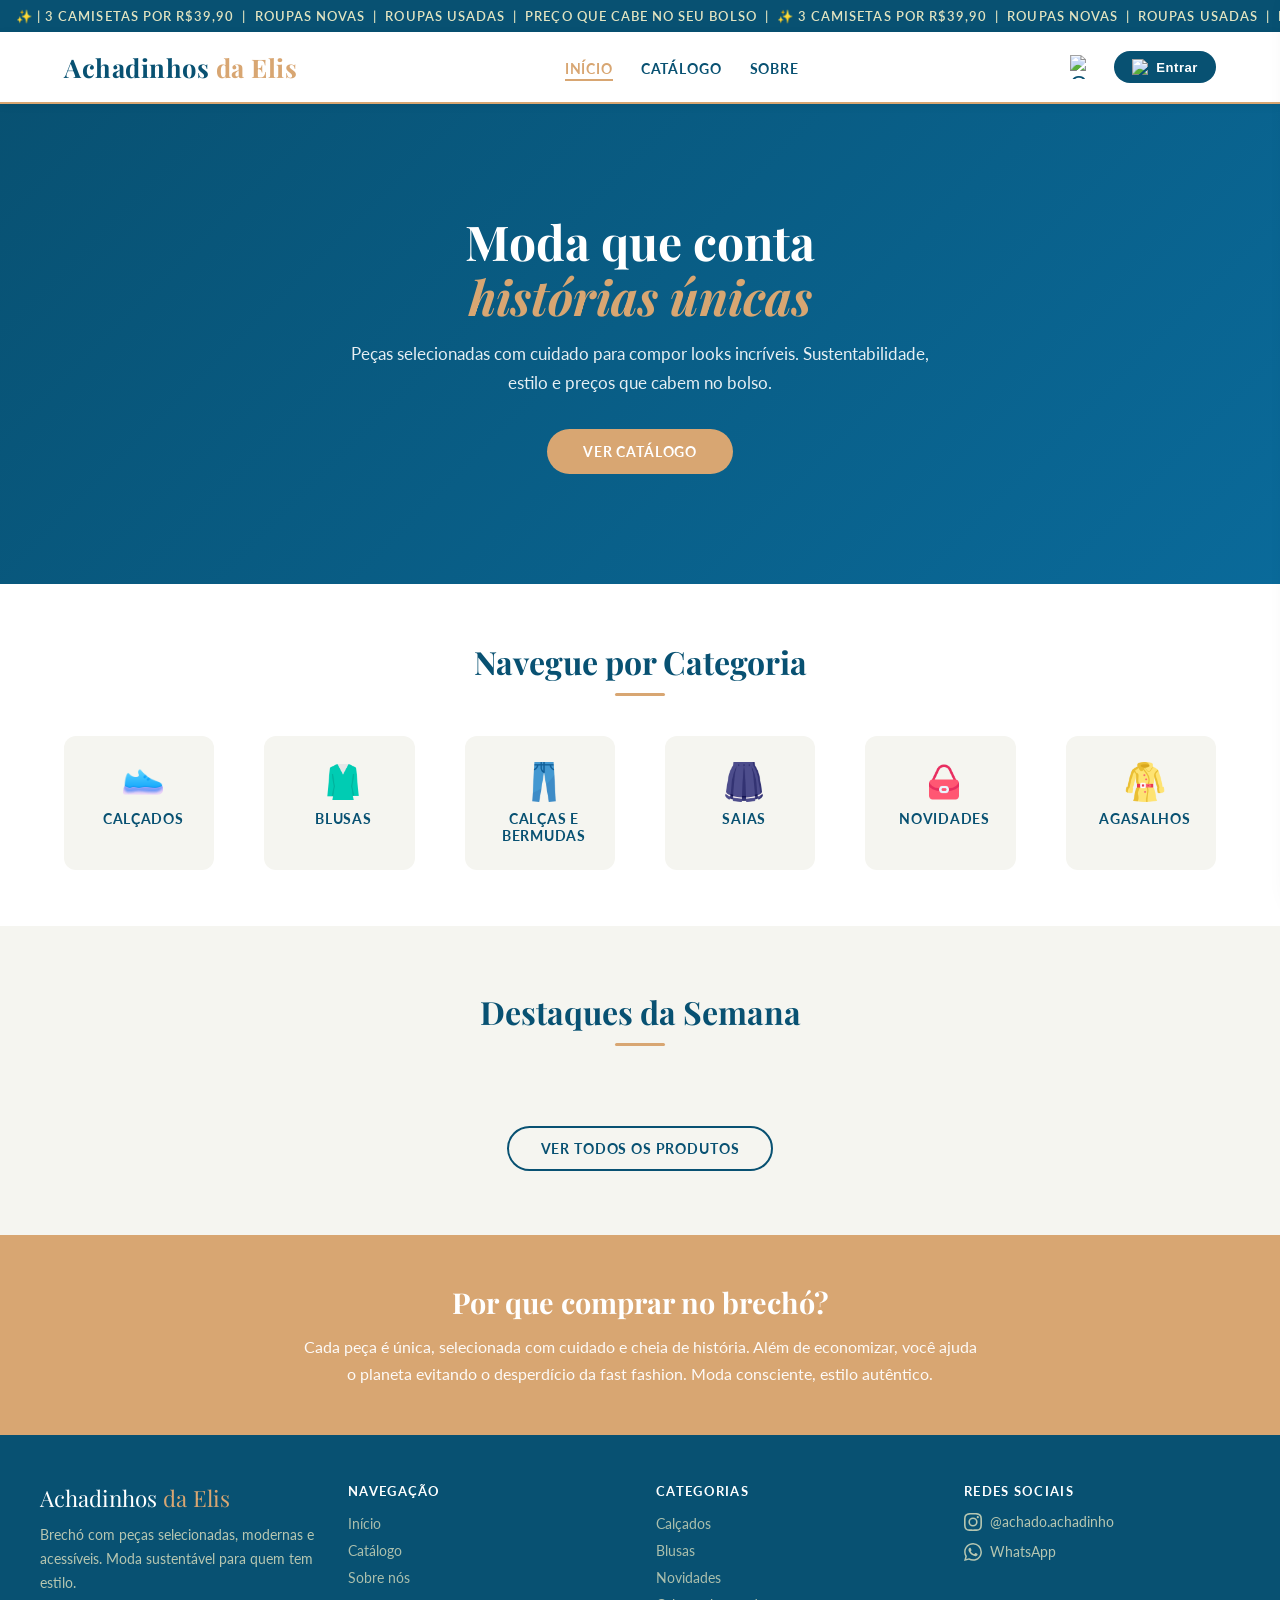
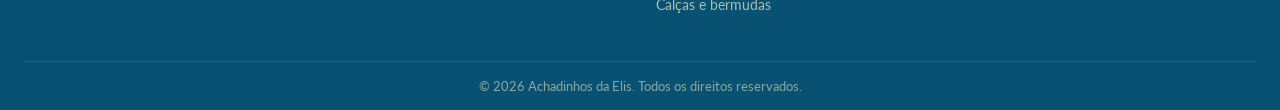
==== index.html @ 80aab293 "Merge branch 'main' of https://github.com/luana-s9/TCC---VITRILINE-" ====
<!DOCTYPE html>
<html lang="pt-BR">
<head>
  <meta charset="UTF-8" />
  <meta name="viewport" content="width=device-width, initial-scale=1.0" />
  <title>Achadinhos da Elis | Brechó</title>
  <meta name="description" content="Brechó Achadinhos da Elis — peças selecionadas com cuidado, moda sustentável e preços acessíveis." />
  <link rel="preconnect" href="https://fonts.googleapis.com" />
  <link rel="preconnect" href="https://fonts.gstatic.com" crossorigin />
  <link href="https://fonts.googleapis.com/css2?family=Playfair+Display:ital,wght@0,700;1,700&family=Lato:wght@400;700&display=swap" rel="stylesheet" />
  <link rel="stylesheet" href="css/style.css" />
  <script src="https://cdn.jsdelivr.net/npm/@supabase/supabase-js@2"></script>
  <script src="js/login.js"></script>
</head>
<body>

  <!-- BANNER TOPO -->
  <div class="banner-anuncio">
    <span class="banner-track">
      ✨ |   3 CAMISETAS POR R$39,90 &nbsp;|&nbsp; ROUPAS NOVAS &nbsp;|&nbsp;  ROUPAS USADAS &nbsp;|&nbsp;  PREÇO QUE CABE NO SEU BOLSO &nbsp;|&nbsp; ✨ 3 CAMISETAS POR R$39,90 &nbsp;|&nbsp; ROUPAS NOVAS &nbsp;|&nbsp;  ROUPAS USADAS &nbsp;|&nbsp;  PREÇO QUE CABE NO SEU BOLSO &nbsp;|&nbsp;
    </span>
  </div>

  <!-- HEADER -->
  <header>
    <nav class="navbar">
      <a href="index.html" class="logo">Achadinhos <span>da Elis</span></a>
      <ul class="nav-links">
        <li><a href="index.html" class="active">Início</a></li>
        <li><a href="catalogo.html">Catálogo</a></li>
        <li><a href="sobre.html">Sobre</a></li>
      </ul>
      <div class="nav-actions">
    <button class="btn-carrinho" id="btn-carrinho" aria-label="Carrinho">
        <img src="icons/shopping-cart (1).png" alt="Carrinho">
        <span class="carrinho-badge" id="carrito-badge">0</span>
    </button>
    <button class="btn-login-nav" id="btn-login-nav">
        <img src="icons/user.png" alt="Usuário">
        <span>Entrar</span>
    </button>
    <div id="user-profile-wrapper" style="display: none; position: relative;">
    <button class="user-avatar" id="user-avatar" title="Meu Perfil">
        <img src="icons/user-logged.png" alt="Avatar do Usuário">
    </button>
    <button class="btn-logout" id="btn-logout" title="Sair da conta">
        Sair
    </button>
</div>
    <button class="hamburger" aria-label="Menu">
        <span></span><span></span><span></span>
    </button>
</div>
    </nav>
    <nav class="mobile-menu">
      <a href="index.html">Início</a>
      <a href="catalogo.html">Catálogo</a>
      <a href="sobre.html">Sobre</a>
    </nav>
  </header>

  <!--LIBRAS-->
  <div vw class="enabled">
    <div vw-access-button class="active"></div>
    <div vw-plugin-wrapper>
        <div class="vw-plugin-top-wrapper"></div>
    </div>
</div>

<script src="https://vlibras.gov.br/app/vlibras-plugin.js"></script>
<script>
    new window.VLibras.Widget('https://vlibras.gov.br/app');
</script>

  <!-- HERO -->
  <section class="hero">
    <div class="hero-content">
      <h1>Moda que conta<br><em>histórias únicas</em></h1>
      <p>Peças selecionadas com cuidado para compor looks incríveis. Sustentabilidade, estilo e preços que cabem no bolso.</p>
      <a href="catalogo.html" class="btn-primary">Ver Catálogo</a>
    </div>
  </section>

  <!-- CATEGORIAS -->
  <section>
    <div class="section-padding">
      <h2 class="section-titulo">Navegue por Categoria</h2>
      <div class="categorias-grid">
        <a href="catalogo.html?cat=Calçados" class="categoria-card"><div class="cat-icone"><img src="icons/icons8-calçados-96.png" alt="Calçados"></div>
          <h3>Calçados</h3>
        </a>
        <a href="catalogo.html?cat=Blusas" class="categoria-card"><div class="cat-icone"><img src="icons/icons8-blusa-64.png" alt="Blusas"></div>
          <h3>Blusas</h3>
        </a>
        <a href="catalogo.html?cat=Calças e bermudas" class="categoria-card"><div class="cat-icone"><img src="icons/jeans.png" alt="Calças e Bermudas"></div>
          <h3>Calças e bermudas</h3>
        </a>
        <a href="catalogo.html?cat=Saias" class="categoria-card"><div class="cat-icone"><img src="icons/saia.png" alt="Saias"></div>
          <h3>Saias</h3>
        </a>
        <a href="catalogo.html?cat=Novidades" class="categoria-card"><div class="cat-icone"><img src="icons/bolsa.png" alt="Novidades"></div>
          <h3>Novidades</h3>
        </a>
        <a href="catalogo.html?cat=Agasalhos" class="categoria-card"><div class="cat-icone"><img src="icons/casaco.png" alt="Agasalhos"></div>
          <h3>Agasalhos</h3>
        </a>
        <!-- <a href="catalogo.html?cat=Acessórios" class="categoria-card"><div class="cat-icone">👜</div><h3>Acessórios</h3></a> -->
      </div>
    </div>
  </section>

  <!-- PRODUTOS EM DESTAQUE -->
  <section class="produtos-section">
    <div class="section-padding" style="padding-top: 64px; padding-bottom: 64px;">
      <h2 class="section-titulo">Destaques da Semana</h2>
      <div class="produtos-grid" id="grid-destaque"></div>
      <div style="text-align:center; margin-top:40px;">
        <a href="catalogo.html" class="btn-secundario">Ver todos os produtos</a>
      </div>
    </div>
  </section>

  <!-- BANNER INFO -->
  <section class="banner-info">
    <h2>Por que comprar no brechó?</h2>
    <p>Cada peça é única, selecionada com cuidado e cheia de história. Além de economizar, você ajuda o planeta evitando o desperdício da fast fashion. Moda consciente, estilo autêntico.</p>
  </section>

  <!-- FOOTER -->
  <footer>
    <div class="footer-grid">
      <div class="footer-col">
        <div class="footer-logo">Achadinhos <span>da Elis</span></div>
        <p>Brechó com peças selecionadas, modernas e acessíveis. Moda sustentável para quem tem estilo.</p>
      </div>
      <div class="footer-col">
        <h4>Navegação</h4>
        <ul>
          <li><a href="index.html">Início</a></li>
          <li><a href="catalogo.html">Catálogo</a></li>
          <li><a href="sobre.html">Sobre nós</a></li>
        </ul>
      </div>
      <div class="footer-col">
        <h4>Categorias</h4>
        <ul>
          <li><a href="catalogo.html?cat=Calçados">Calçados</a></li>
          <li><a href="catalogo.html?cat=Blusas">Blusas</a></li>
          <li><a href="catalogo.html?cat=Novidades">Novidades</a></li>
          <li><a href="catalogo.html?cat=Calçasebermudas">Calças e bermudas</a></li>
        </ul>
      </div>
      <div class="footer-col">
        <h4>Redes Sociais</h4>
        <div class="footer-social">
          <a class="social-icon" href="https://www.instagram.com/achado.achadinho?igsh=MTBxNm8yazcyeHl2dg==" target="_blank" rel="noopener">
            <svg viewBox="0 0 24 24"><path d="M12 2.163c3.204 0 3.584.012 4.85.07 3.252.148 4.771 1.691 4.919 4.919.058 1.265.069 1.645.069 4.849 0 3.205-.012 3.584-.069 4.849-.149 3.225-1.664 4.771-4.919 4.919-1.266.058-1.644.07-4.85.07-3.204 0-3.584-.012-4.849-.07-3.26-.149-4.771-1.699-4.919-4.92-.058-1.265-.07-1.644-.07-4.849 0-3.204.013-3.583.07-4.849.149-3.227 1.664-4.771 4.919-4.919 1.266-.057 1.645-.069 4.849-.069zM12 0C8.741 0 8.333.014 7.053.072 2.695.272.273 2.69.073 7.052.014 8.333 0 8.741 0 12c0 3.259.014 3.668.072 4.948.2 4.358 2.618 6.78 6.98 6.98C8.333 23.986 8.741 24 12 24c3.259 0 3.668-.014 4.948-.072 4.354-.2 6.782-2.618 6.979-6.98.059-1.28.073-1.689.073-4.948 0-3.259-.014-3.667-.072-4.947-.196-4.354-2.617-6.78-6.979-6.98C15.668.014 15.259 0 12 0zm0 5.838a6.162 6.162 0 100 12.324 6.162 6.162 0 000-12.324zM12 16a4 4 0 110-8 4 4 0 010 8zm6.406-11.845a1.44 1.44 0 100 2.881 1.44 1.44 0 000-2.881z"/></svg>
            @achado.achadinho
          </a>
          <a class="social-icon" href="https://chat.whatsapp.com/L1yYPBBMfH46hnrB5xMDhu" target="_blank" rel="noopener">
            <svg viewBox="0 0 24 24"><path d="M17.472 14.382c-.297-.149-1.758-.867-2.03-.967-.273-.099-.471-.148-.67.15-.197.297-.767.966-.94 1.164-.173.199-.347.223-.644.075-.297-.15-1.255-.463-2.39-1.475-.883-.788-1.48-1.761-1.653-2.059-.173-.297-.018-.458.13-.606.134-.133.298-.347.446-.52.149-.174.198-.298.298-.497.099-.198.05-.371-.025-.52-.075-.149-.669-1.612-.916-2.207-.242-.579-.487-.5-.669-.51-.173-.008-.371-.01-.57-.01-.198 0-.52.074-.792.372-.272.297-1.04 1.016-1.04 2.479 0 1.462 1.065 2.875 1.213 3.074.149.198 2.096 3.2 5.077 4.487.709.306 1.262.489 1.694.625.712.227 1.36.195 1.871.118.571-.085 1.758-.719 2.006-1.413.248-.694.248-1.289.173-1.413-.074-.124-.272-.198-.57-.347m-5.421 7.403h-.004a9.87 9.87 0 01-5.031-1.378l-.361-.214-3.741.982.998-3.648-.235-.374a9.86 9.86 0 01-1.51-5.26c.001-5.45 4.436-9.884 9.888-9.884 2.64 0 5.122 1.03 6.988 2.898a9.825 9.825 0 012.893 6.994c-.003 5.45-4.437 9.884-9.885 9.884m8.413-18.297A11.815 11.815 0 0012.05 0C5.495 0 .16 5.335.157 11.892c0 2.096.547 4.142 1.588 5.945L.057 24l6.305-1.654a11.882 11.882 0 005.683 1.448h.005c6.554 0 11.89-5.335 11.893-11.893a11.821 11.821 0 00-3.48-8.413z"/></svg>
            WhatsApp
          </a>
        </div>
      </div>
    </div>
    <div class="footer-bottom">
      <p>&copy; 2026 Achadinhos da Elis. Todos os direitos reservados.</p>
    </div>
  </footer>

  <!-- CARRINHO -->
  <div class="carrinho-overlay" id="carrinho-overlay"></div>
  <aside class="carrinho-drawer" id="carrinho-drawer">
    <div class="carrinho-header">
      <h3>
        <img src="icons/carrinho-de-compras.png" alt="Carrinho">
        Meu Carrinho
      </h3>
      <button class="btn-fechar-carrinho" id="btn-fechar-carrinho">&times;</button>
    </div>
    <div class="carrinho-itens" id="carrinho-itens"></div>
    <div class="carrinho-footer">
      <div class="carrinho-total">
        <span>Total</span>
        <span class="carrinho-total-valor" id="carrinho-total-valor">R$ 0,00</span>
      </div>
      <button class="btn-checkout" id="btn-checkout">Finalizar Compra</button>
      <button class="btn-limpar-carrinho" id="btn-limpar-carrinho">Limpar carrinho</button>
    </div>
  </aside>

  <!-- CADASTRO -->
  <div class="auth-overlay" id="auth-overlay">
    <div class="auth-modal">
      <button class="auth-fechar" id="btn-fechar-auth">&times;</button>
      <h2>Achadinhos da Elis</h2>
      <p class="auth-subtitle">Faça login ou crie sua conta</p>
      <div class="auth-tabs">
        <button class="auth-tab active" data-aba="login">Entrar</button>
        <button class="auth-tab" data-aba="cadastro">Cadastrar</button>
      </div>

      <!-- Form Login -->
      <form class="auth-form auth-form-section" id="form-login" style="display:flex">
        <input type="email" id="login-email" placeholder="Seu e-mail" required />
        <input type="password" id="login-senha" placeholder="Sua senha" required />
        <button type="submit" class="btn-submit">Entrar</button>
        <p class="link-toggle">Não tem conta? <a onclick="trocarAba('cadastro')">Cadastre-se</a></p>
      </form>

      <!-- Form Cadastro -->
      <form class="auth-form auth-form-section" id="form-cadastro" style="display:none">
        <input type="text" id="cad-nome" placeholder="Seu nome completo" required />
        <input type="email" id="cad-email" placeholder="Seu e-mail" required />
        <input type="password" id="cad-senha" placeholder="Crie uma senha" required minlength="6" />
        <button type="submit" class="btn-submit">Criar Conta</button>
        <p class="link-toggle">Já tem conta? <a onclick="trocarAba('login')">Fazer login</a></p>
      </form>
    </div>
  </div>

  <!-- CHECKOUT -->
  <div class="checkout-overlay" id="checkout-overlay">
    <div class="checkout-modal">
      <button class="modal-fechar" id="btn-fechar-checkout">&times;</button>
      <h2>Finalizar Pedido</h2>

      <div class="checkout-secao">
        <h4>
          <img src= "icons/caixa.png" alt="Caixa" class="checkout-icone">
          Resumo do Pedido</h4>
        <div class="checkout-resumo">
          <div id="checkout-resumo-itens"></div>
        </div>
      </div>

      <div class="checkout-secao">
        <h4>
          <img src="icons/avatar.png" alt="Usuário" class="checkout-icone">
          Seus Dados
        </h4>
        <div class="checkout-form">
          <input type="text" id="checkout-nome" placeholder="Nome completo" required />
          <input type="tel" id="checkout-tel" placeholder="WhatsApp (com DDD)" required />
          <input type="email" id="checkout-email" placeholder="E-mail (opcional)" />
        </div>
      </div>

      <div class="checkout-secao">
        <h4>
          <img src="icons/sem-contato.png" alt="Cartão" class="checkout-icone">
          Forma de Pagamento
        </h4>
        <div class="checkout-metodos">
          <button class="metodo-btn selecionado" data-metodo="pix">
            <img src="icons/icons8-foto-48.png" alt="Pix" class="checkout-icone">
            PIX
          </button>
          <!-- <button class="metodo-btn" data-metodo="cartao">
            <span class="metodo-icone">💳</span>Cartão
          </button>
          <button class="metodo-btn" data-metodo="dinheiro">
            <span class="metodo-icone">💵</span>Dinheiro
          </button> -->
        </div>
        <!-- <div class="checkout-form" id="cartao-form" style="display:none; margin-top: 14px;">
          <input type="text" placeholder="Número do cartão" maxlength="19" />
          <div class="row-2">
            <input type="text" placeholder="Validade (MM/AA)" maxlength="5" />
            <input type="text" placeholder="CVV" maxlength="4" />
          </div>
          <input type="text" placeholder="Nome no cartão" />
        </div> 
      </div> -->

      <p style="font-size:0.8rem; color:#aaa; text-align:center; margin-top:8px;">
        <img src="icons/ponto-de-exclamacao.png" alt="Informação" class="checkout-icone">
        Ao finalizar, você será direcionada ao WhatsApp para confirmar o pedido com a Elis.
      </p>
      <button class="btn-finalizar" id="btn-finalizar">
        <img src="icons/whatsapp.png" alt="WhatsApp" class="checkout-icone">
        Enviar Pedido pelo WhatsApp
      </button>
    </div>
  </div>
  
  <script src="js/main.js"></script>
</body>
</html>
---- css/style.css ----
:root {
  --laranja: #D8A672;
  --azul: #085172;
  --amarelo: #e2e4c1;
  --marrom: #806f4f;
  --branco: #ffffff;
  --cinza-claro: #f5f5f0;
  --texto-escuro: #2c2c2c;
  --font-titulo: 'Playfair Display', serif;
  --font-corpo: 'Lato', sans-serif;
}

* { margin: 0; padding: 0; box-sizing: border-box; }
html { scroll-behavior: smooth; }
body { font-family: var(--font-corpo); color: var(--texto-escuro); background-color: var(--branco); }
a { text-decoration: none; color: inherit; }
img { display: block; max-width: 100%; }

/* BANNER TOPO */
.banner-anuncio {
  background-color: var(--azul);
  color: var(--amarelo);
  text-align: center;
  padding: 8px 16px;
  font-size: 0.82rem;
  letter-spacing: 0.08em;
  font-weight: 600;
  overflow: hidden;
  white-space: nowrap;
}
.banner-anuncio .banner-track {
  display: inline-block;
  animation: scroll-banner 28s linear infinite;
}
@keyframes scroll-banner {
  0%   { transform: translateX(100vw); }
  100% { transform: translateX(-100%); }
}

/* HEADER */
header {
  background-color: var(--branco);
  border-bottom: 2px solid var(--laranja);
  position: sticky;
  top: 0;
  z-index: 1000;
  box-shadow: 0 2px 8px rgba(0,0,0,0.08);
}
.navbar {
  max-width: 1200px;
  margin: 0 auto;
  padding: 0 24px;
  display: flex;
  align-items: center;
  justify-content: space-between;
  height: 70px;
}
.logo {
  font-family: var(--font-titulo);
  font-size: 1.6rem;
  color: var(--azul);
  font-weight: 700;
  letter-spacing: 0.02em;
}
.logo span { color: var(--laranja); }

.nav-links {
  display: flex;
  list-style: none;
  gap: 28px;
  align-items: center;
}
.nav-links a {
  font-size: 0.88rem;
  font-weight: 700;
  color: var(--azul);
  letter-spacing: 0.06em;
  text-transform: uppercase;
  transition: color 0.2s;
  position: relative;
  padding-bottom: 4px;
}
.nav-links a::after {
  content: '';
  position: absolute;
  bottom: 0; left: 0;
  width: 0; height: 2px;
  background-color: var(--laranja);
  transition: width 0.25s;
}
.nav-links a:hover::after, .nav-links a.active::after { width: 100%; }
.nav-links a:hover, .nav-links a.active { color: var(--laranja); }

/* Nav actions (carrinho + login) */
.nav-actions {
  display: flex;
  align-items: center;
  gap: 16px;
}
.btn-carrinho {
  position: relative;
  background: none;
  border: none;
  cursor: pointer;
  color: var(--azul);
  font-size: 1.4rem;
  padding: 4px;
  transition: color 0.2s;
}

.btn-carrinho img {
  width: 24px;
  height: 24px;
}

.btn-carrinho:hover { color: var(--laranja); }
.carrinho-badge {
  position: absolute;
  top: -6px; right: -8px;
  background: var(--laranja);
  color: white;
  font-size: 0.65rem;
  font-weight: 700;
  width: 18px; height: 18px;
  border-radius: 50%;
  display: flex; align-items: center; justify-content: center;
  display: none;
}
.btn-login-nav {
  background: var(--azul);
  color: white;
  border: none;
  padding: 8px 18px;
  border-radius: 20px;

  display: flex;
  align-items: center;
  gap: 8px;
  font-size: 0.82rem;
  font-weight: 700;
  cursor: pointer;
  letter-spacing: 0.04em;
  transition: background 0.2s;
}

.btn-login-nav img {
  width: 16px;
  height: 16px;
  object-fit: contain;
}

.btn-login-nav:hover { background: var(--laranja); }

/* Hamburger */
.hamburger {
  display: none;
  flex-direction: column;
  gap: 5px;
  cursor: pointer;
  background: none;
  border: none;
  padding: 4px;
}
.hamburger span {
  display: block;
  width: 25px; height: 2px;
  background-color: var(--azul);
  border-radius: 2px;
  transition: all 0.3s;
}
.hamburger.open span:nth-child(1) { transform: translateY(7px) rotate(45deg); }
.hamburger.open span:nth-child(2) { opacity: 0; }
.hamburger.open span:nth-child(3) { transform: translateY(-7px) rotate(-45deg); }

/* Mobile menu */
.mobile-menu {
  display: none;
  background-color: var(--branco);
  border-top: 1px solid var(--amarelo);
  padding: 16px 24px;
  flex-direction: column;
  gap: 12px;
}
.mobile-menu.open { display: flex; }
.mobile-menu a {
  font-weight: 700;
  color: var(--azul);
  font-size: 0.95rem;
  text-transform: uppercase;
  letter-spacing: 0.06em;
  padding: 8px 0;
  border-bottom: 1px solid var(--amarelo);
}
.mobile-menu a:hover { color: var(--laranja); }
.mobile-menu .mobile-actions {
  display: flex;
  gap: 12px;
  margin-top: 4px;
}

/* HERO */
.hero {
  background: linear-gradient(135deg, var(--azul) 0%, #0a6a9a 100%);
  color: white;
  min-height: 480px;
  display: flex;
  align-items: center;
  padding: 64px 24px;
}
.hero-content {
  max-width: 600px;
  margin: 0 auto;
  text-align: center;
}
.hero-content h1 {
  font-family: var(--font-titulo);
  font-size: 3rem;
  line-height: 1.15;
  margin-bottom: 16px;
}
.hero-content h1 em { color: var(--laranja); font-style: italic; }
.hero-content p {
  font-size: 1.05rem;
  opacity: 0.9;
  line-height: 1.7;
  margin-bottom: 32px;
}

/* BOTÕES */
.btn-primary {
  display: inline-block;
  background-color: var(--laranja);
  color: white;
  padding: 14px 36px;
  border-radius: 30px;
  font-weight: 700;
  font-size: 0.9rem;
  letter-spacing: 0.06em;
  text-transform: uppercase;
  transition: background 0.2s, transform 0.15s;
  border: none;
  cursor: pointer;
}
.btn-primary:hover { background-color: #c0905a; transform: translateY(-1px); }

.btn-secundario {
  display: inline-block;
  background-color: transparent;
  color: var(--azul);
  padding: 12px 32px;
  border-radius: 30px;
  font-weight: 700;
  font-size: 0.88rem;
  letter-spacing: 0.06em;
  text-transform: uppercase;
  border: 2px solid var(--azul);
  transition: all 0.2s;
  cursor: pointer;
}
.btn-secundario:hover { background: var(--azul); color: white; }

/* SEÇÕES GERAIS */
.section-padding { padding: 56px 24px; max-width: 1200px; margin: 0 auto; }
.section-titulo {
  font-family: var(--font-titulo);
  font-size: 2rem;
  color: var(--azul);
  text-align: center;
  margin-bottom: 40px;
}
.section-titulo::after {
  content: '';
  display: block;
  width: 50px; height: 3px;
  background: var(--laranja);
  margin: 10px auto 0;
  border-radius: 2px;
}

/* CATEGORIAS GRID */

.categorias-grid {
  display: grid;
  grid-template-columns: repeat(auto-fill, minmax(150px, 1fr));
  gap: 50px;
}
.categoria-card {
  background: var(--cinza-claro);
  border: 2px solid transparent;
  border-radius: 12px;
  padding: 24px 12px 24px 20px;
  text-align: center;
  transition: all 0.2s;
  cursor: pointer;
}
.categoria-card:hover {
  border-color: var(--laranja);
  background: var(--amarelo);
  transform: translateY(-3px);
}
.cat-icone { font-size: 2rem; margin-bottom: 8px; }
.cat-icone img {
  width: 40px;
  height: 40px;
  object-fit: contain;
  margin: 0 auto;
}
.categoria-card h3 { font-size: 0.88rem; font-weight: 700; color: var(--azul); text-transform: uppercase; letter-spacing: 0.05em; }

/* .categorias-grid {
  display: grid;
  grid-template-columns: repeat(auto-fill, minmax(150px, 1fr));
  gap: 16px;
}
.categoria-card {
  background: var(--cinza-claro);
  border: 2px solid transparent;
  border-radius: 12px;
  padding: 24px 16px;
  text-align: center;
  transition: all 0.2s;
  cursor: pointer;
}
.categoria-card:hover {
  border-color: var(--laranja);
  background: var(--amarelo);
  transform: translateY(-3px);
}
.cat-icone { font-size: 2rem; margin-bottom: 8px; }
.categoria-card h3 { font-size: 0.88rem; font-weight: 700; color: var(--azul); text-transform: uppercase; letter-spacing: 0.05em; } */

/* PRODUTOS GRID */
.produtos-grid {
  display: grid;
  grid-template-columns: repeat(auto-fill, minmax(220px, 1fr));
  gap: 24px;
}
.produto-card {
  background: white;
  border-radius: 12px;
  overflow: hidden;
  box-shadow: 0 2px 12px rgba(0,0,0,0.07);
  transition: box-shadow 0.2s, transform 0.2s;
  display: flex;
  flex-direction: column;
}
.produto-card:hover { box-shadow: 0 8px 28px rgba(0,0,0,0.13); transform: translateY(-3px); }
.produto-img {
  width: 100%;
  height: 220px;
  object-fit: cover;
  background: var(--cinza-claro);
}
.produto-info { padding: 16px; flex: 1; display: flex; flex-direction: column; }
.produto-categoria {
  font-size: 0.72rem;
  font-weight: 700;
  color: var(--marrom);
  text-transform: uppercase;
  letter-spacing: 0.08em;
  margin-bottom: 4px;
}
.produto-info h3 {
  font-family: var(--font-titulo);
  font-size: 1rem;
  color: var(--azul);
  margin-bottom: 6px;
  line-height: 1.3;
}
.produto-preco {
  font-weight: 700;
  font-size: 1.05rem;
  color: var(--laranja);
  margin-bottom: 12px;
}
.produto-tamanho {
  font-size: 0.78rem;
  color: #888;
  margin-bottom: 12px;
}
.produto-acoes {
  display: flex;
  gap: 8px;
  margin-top: auto;
}
.btn-ver {
  flex: 1;
  text-align: center;
  background: transparent;
  color: var(--azul);
  border: 1.5px solid var(--azul);
  padding: 8px 10px;
  border-radius: 20px;
  font-size: 0.78rem;
  font-weight: 700;
  letter-spacing: 0.04em;
  text-transform: uppercase;
  cursor: pointer;
  transition: all 0.2s;
}
.btn-ver:hover { background: var(--azul); color: white; }
.btn-add-cart {
  flex: 1;
  text-align: center;
  background: var(--laranja);
  color: white;
  border: none;
  padding: 8px 10px;
  border-radius: 20px;
  font-size: 0.78rem;
  font-weight: 700;
  letter-spacing: 0.04em;
  text-transform: uppercase;
  cursor: pointer;
  transition: background 0.2s;
}
.btn-add-cart:hover { background: #c0905a; }

.produtos-section { background: var(--cinza-claro); }

/* BUSCA E FILTROS (catálogo) */
.busca-bar {
  max-width: 500px;
  margin: 32px auto 0;
  padding: 0 24px;
}
.busca-bar input {
  width: 100%;
  padding: 12px 20px;
  border: 2px solid var(--amarelo);
  border-radius: 30px;
  font-size: 0.95rem;
  outline: none;
  transition: border-color 0.2s;
  font-family: var(--font-corpo);
}
.busca-bar input:focus { border-color: var(--laranja); }

.filtros-bar {
  display: flex;
  flex-wrap: wrap;
  gap: 10px;
  justify-content: center;
  padding: 24px 24px 8px;
  max-width: 900px;
  margin: 0 auto;
}
.filtro-btn {
  background: white;
  border: 1.5px solid var(--amarelo);
  color: var(--azul);
  padding: 7px 18px;
  border-radius: 20px;
  font-size: 0.82rem;
  font-weight: 700;
  text-transform: uppercase;
  letter-spacing: 0.04em;
  cursor: pointer;
  transition: all 0.2s;
}
.filtro-btn:hover, .filtro-btn.ativo {
  background: var(--azul);
  border-color: var(--azul);
  color: white;
}

.catalogo-hero {
  background: linear-gradient(135deg, var(--azul) 0%, #0a6a9a 100%);
  color: white;
  padding: 56px 24px;
  text-align: center;
}
.catalogo-hero h1 { font-family: var(--font-titulo); font-size: 2.4rem; margin-bottom: 8px; }
.catalogo-hero p { opacity: 0.85; font-size: 1rem; }

.sem-resultados {
  text-align: center;
  padding: 40px;
  font-size: 1rem;
  color: #888;
  display: none;
}

/* MODAL PRODUTO */
.modal-overlay {
  display: none;
  position: fixed;
  inset: 0;
  background: rgba(0,0,0,0.55);
  z-index: 3000;
  align-items: center;
  justify-content: center;
  padding: 24px;
}
.modal-overlay.active { display: flex; }
.modal {
  background: white;
  border-radius: 16px;
  max-width: 720px;
  width: 100%;
  display: flex;
  gap: 0;
  overflow: hidden;
  position: relative;
  max-height: 90vh;
  box-shadow: 0 20px 60px rgba(0,0,0,0.3);
}
.modal-img {
  width: 320px;
  min-height: 380px;
  object-fit: cover;
  flex-shrink: 0;
}
.modal-body {
  padding: 32px 28px;
  display: flex;
  flex-direction: column;
  overflow-y: auto;
}
.modal-categoria {
  font-size: 0.72rem;
  font-weight: 700;
  color: var(--marrom);
  text-transform: uppercase;
  letter-spacing: 0.1em;
  margin-bottom: 6px;
}
.modal-body h2 {
  font-family: var(--font-titulo);
  font-size: 1.5rem;
  color: var(--azul);
  margin-bottom: 12px;
}
.modal-preco {
  font-size: 1.6rem;
  font-weight: 700;
  color: var(--laranja);
  margin-bottom: 16px;
}
.modal-desc {
  font-size: 0.92rem;
  line-height: 1.7;
  color: #555;
  margin-bottom: 12px;
  flex: 1;
}
.modal-tamanho {
  font-size: 0.85rem;
  color: var(--azul);
  font-weight: 700;
  margin-bottom: 20px;
}
.modal-body .btn-add-cart-modal {
  background: var(--laranja);
  color: white;
  border: none;
  padding: 14px 20px;
  border-radius: 30px;
  font-size: 0.9rem;
  font-weight: 700;
  cursor: pointer;
  text-transform: uppercase;
  letter-spacing: 0.05em;
  transition: background 0.2s;
  margin-bottom: 10px;
}
.modal-body .btn-add-cart-modal:hover { background: #c0905a; }
.modal-body .btn-fechar-modal {
  background: transparent;
  color: var(--azul);
  border: 1.5px solid var(--azul);
  padding: 12px 20px;
  border-radius: 30px;
  font-size: 0.88rem;
  font-weight: 700;
  cursor: pointer;
  text-transform: uppercase;
  letter-spacing: 0.05em;
  transition: all 0.2s;
}
.modal-body .btn-fechar-modal:hover { background: var(--azul); color: white; }
.modal-fechar {
  position: absolute;
  top: 12px; right: 16px;
  background: none;
  border: none;
  font-size: 1.6rem;
  cursor: pointer;
  color: #888;
  line-height: 1;
  transition: color 0.2s;
}
.modal-fechar:hover { color: var(--azul); }

/* ============================================
   CARRINHO LATERAL (drawer)
============================================ */
.carrinho-overlay {
  display: none;
  position: fixed;
  inset: 0;
  background: rgba(0,0,0,0.45);
  z-index: 2000;
}
.carrinho-overlay.active { display: block; }

.carrinho-drawer {
  position: fixed;
  top: 0; right: -420px;
  width: 400px;
  max-width: 100vw;
  height: 100vh;
  background: white;
  z-index: 2100;
  display: flex;
  flex-direction: column;
  box-shadow: -4px 0 24px rgba(0,0,0,0.15);
  transition: right 0.35s cubic-bezier(0.4,0,0.2,1);
}
.carrinho-drawer.open { right: 0; }

.carrinho-header {
  padding: 20px 24px;
  border-bottom: 2px solid var(--amarelo);
  display: flex;
  align-items: center;
  justify-content: space-between;
}
.carrinho-header h3 {
  font-family: var(--font-titulo);
  font-size: 1.3rem;
  color: var(--azul);

  display: flex;
  align-items: center;
  gap: 8px;
}

.carrinho-header h3 img {
  width: 22px;
  height: 22px;
  object-fit: contain;
}

.btn-fechar-carrinho {
  background: none;
  border: none;
  font-size: 1.4rem;
  cursor: pointer;
  color: #888;
  transition: color 0.2s;
}
.btn-fechar-carrinho:hover { color: var(--azul); }

.carrinho-itens {
  flex: 1;
  overflow-y: auto;
  padding: 16px 24px;
}
.carrinho-vazio {
  text-align: center;
  padding: 60px 20px;
  color: #aaa;
}
.carrinho-vazio .icone-sacola { font-size: 3rem; margin-bottom: 12px; }
.carrinho-vazio p { font-size: 0.95rem; }

.carrinho-item {
  display: flex;
  gap: 12px;
  padding: 12px 0;
  border-bottom: 1px solid var(--amarelo);
  align-items: center;
}
.carrinho-item img {
  width: 70px; height: 70px;
  object-fit: cover;
  border-radius: 8px;
  background: var(--cinza-claro);
  flex-shrink: 0;
}
.carrinho-item-info { flex: 1; }
.carrinho-item-info h4 {
  font-size: 0.88rem;
  font-weight: 700;
  color: var(--azul);
  margin-bottom: 2px;
  line-height: 1.3;
}
.carrinho-item-info .item-tam {
  font-size: 0.75rem;
  color: #999;
  margin-bottom: 4px;
}
.carrinho-item-info .item-preco {
  font-size: 0.92rem;
  font-weight: 700;
  color: var(--laranja);
}
.btn-remover-item {
  background: none;
  border: none;
  color: #ccc;
  font-size: 1.1rem;
  cursor: pointer;
  padding: 4px;
  transition: color 0.2s;
  flex-shrink: 0;
}
.btn-remover-item:hover { color: #e74c3c; }

.carrinho-footer {
  padding: 20px 24px;
  border-top: 2px solid var(--amarelo);
  background: white;
}
.carrinho-total {
  display: flex;
  justify-content: space-between;
  align-items: center;
  margin-bottom: 16px;
}
.carrinho-total span:first-child {
  font-size: 0.9rem;
  color: #666;
  font-weight: 700;
  text-transform: uppercase;
  letter-spacing: 0.05em;
}
.carrinho-total-valor {
  font-size: 1.3rem;
  font-weight: 700;
  color: var(--azul);
}
.btn-checkout {
  width: 100%;
  background: var(--azul);
  color: white;
  border: none;
  padding: 15px;
  border-radius: 30px;
  font-size: 0.92rem;
  font-weight: 700;
  cursor: pointer;
  text-transform: uppercase;
  letter-spacing: 0.06em;
  transition: background 0.2s;
  margin-bottom: 10px;
}
.btn-checkout:hover { background: var(--laranja); }
.btn-limpar-carrinho {
  width: 100%;
  background: transparent;
  color: #aaa;
  border: 1px solid #ddd;
  padding: 10px;
  border-radius: 30px;
  font-size: 0.82rem;
  font-weight: 700;
  cursor: pointer;
  text-transform: uppercase;
  letter-spacing: 0.04em;
  transition: all 0.2s;
}
.btn-limpar-carrinho:hover { border-color: #e74c3c; color: #e74c3c; }

/* MODAL LOGIN / CADASTRO */
.auth-overlay {
  display: none;
  position: fixed;
  inset: 0;
  background: rgba(0,0,0,0.55);
  z-index: 4000;
  align-items: center;
  justify-content: center;
  padding: 24px;
}
.auth-overlay.active { display: flex; }

.auth-modal {
  background: white;
  border-radius: 16px;
  width: 100%;
  max-width: 420px;
  padding: 40px 36px;
  position: relative;
  box-shadow: 0 20px 60px rgba(0,0,0,0.3);
  animation: slideUp 0.3s ease;
}
@keyframes slideUp {
  from { opacity: 0; transform: translateY(20px); }
  to { opacity: 1; transform: translateY(0); }
}
.auth-modal h2 {
  font-family: var(--font-titulo);
  font-size: 1.8rem;
  color: var(--azul);
  margin-bottom: 6px;
  text-align: center;
}
.auth-modal .auth-subtitle {
  text-align: center;
  font-size: 0.88rem;
  color: #888;
  margin-bottom: 28px;
}
.auth-tabs {
  display: flex;
  background: var(--cinza-claro);
  border-radius: 25px;
  padding: 4px;
  margin-bottom: 28px;
}
.auth-tab {
  flex: 1;
  text-align: center;
  padding: 9px;
  border-radius: 20px;
  font-size: 0.85rem;
  font-weight: 700;
  cursor: pointer;
  transition: all 0.2s;
  border: none;
  background: transparent;
  color: #888;
  text-transform: uppercase;
  letter-spacing: 0.04em;
}
.auth-tab.active {
  background: var(--azul);
  color: white;
}
.auth-form { display: flex; flex-direction: column; gap: 14px; }
.auth-form input {
  padding: 12px 16px;
  border: 1.5px solid var(--amarelo);
  border-radius: 10px;
  font-size: 0.92rem;
  font-family: var(--font-corpo);
  outline: none;
  transition: border-color 0.2s;
}
.auth-form input:focus { border-color: var(--laranja); }
.auth-form .btn-submit {
  background: var(--laranja);
  color: white;
  border: none;
  padding: 14px;
  border-radius: 30px;
  font-size: 0.92rem;
  font-weight: 700;
  cursor: pointer;
  text-transform: uppercase;
  letter-spacing: 0.06em;
  transition: background 0.2s;
  margin-top: 6px;
}
.auth-form .btn-submit:hover { background: #c0905a; }
.auth-form .link-toggle {
  text-align: center;
  font-size: 0.83rem;
  color: #888;
}
.auth-form .link-toggle a {
  color: var(--azul);
  font-weight: 700;
  cursor: pointer;
  text-decoration: underline;
}
.auth-fechar {
  position: absolute;
  top: 14px; right: 18px;
  background: none;
  border: none;
  font-size: 1.5rem;
  cursor: pointer;
  color: #bbb;
  transition: color 0.2s;
}
.auth-fechar:hover { color: var(--azul); }

/* Avatar usuário logado */
.user-avatar {
  width: 34px; height: 34px;
  border-radius: 50%;
  background: var(--laranja);
  color: white;
  font-size: 0.85rem;
  font-weight: 700;
  display: flex;
  align-items: center;
  justify-content: center;
  cursor: pointer;
  border: none;
  transition: opacity 0.2s;
}

.user-avatar img {
  width: 24px;
  height: 24px;
  object-fit: contain;
}

#btn-logout {
    background: none;
    border: none;
    color: #333;            
    font-size: 14px;
    font-weight: 500;
    cursor: pointer;
    padding: 0 5px;
    margin-left: 8px;
    transition: color 0.2s ease;
}

#btn-logout:hover {
    color: #ff4d4d;    
    text-decoration: underline;
}

.user-avatar:hover { opacity: 0.85; }

/* MODAL CHECKOUT */
.checkout-overlay {
  display: none;
  position: fixed;
  inset: 0;
  background: rgba(0,0,0,0.55);
  z-index: 5000;
  align-items: center;
  justify-content: center;
  padding: 24px;
}
.checkout-overlay.active { display: flex; }
.checkout-modal {
  background: white;
  border-radius: 16px;
  width: 100%;
  max-width: 540px;
  max-height: 90vh;
  overflow-y: auto;
  padding: 40px 36px;
  position: relative;
  box-shadow: 0 20px 60px rgba(0,0,0,0.3);
  animation: slideUp 0.3s ease;
}
.checkout-modal h2 {
  font-family: var(--font-titulo);
  font-size: 1.6rem;
  color: var(--azul);
  margin-bottom: 24px;
  text-align: center;
}
.checkout-secao {
  margin-bottom: 24px;
}
.checkout-secao h4 {
  font-size: 0.82rem;
  font-weight: 700;
  color: var(--marrom);
  text-transform: uppercase;
  letter-spacing: 0.08em;
  margin-bottom: 12px;
  padding-bottom: 6px;
  border-bottom: 1px solid var(--amarelo);
}
.checkout-form {
  display: flex;
  flex-direction: column;
  gap: 12px;
}
.checkout-form input, .checkout-form select {
  padding: 11px 14px;
  border: 1.5px solid var(--amarelo);
  border-radius: 10px;
  font-size: 0.9rem;
  font-family: var(--font-corpo);
  outline: none;
  transition: border-color 0.2s;
}
.checkout-form input:focus, .checkout-form select:focus { border-color: var(--laranja); }
.checkout-form .row-2 { display: grid; grid-template-columns: 1fr 1fr; gap: 12px; }
.checkout-form .row-3 { display: grid; grid-template-columns: 1fr 1fr 1fr; gap: 10px; }

.checkout-metodos {
  display: flex;
  gap: 10px;
  flex-wrap: wrap;
}
.metodo-btn {
  flex: 1;
  min-width: 100px;
  padding: 12px 10px;
  border: 1.5px solid var(--amarelo);
  border-radius: 10px;
  background: white;
  cursor: pointer;
  text-align: center;
  font-size: 0.82rem;
  font-weight: 700;
  color: var(--azul);
  transition: all 0.2s;
  text-transform: uppercase;
  letter-spacing: 0.03em;
}
.metodo-btn:hover, .metodo-btn.selecionado {
  border-color: var(--laranja);
  background: rgba(216,166,114,0.1);
  color: var(--laranja);
}
.metodo-btn .metodo-icone { font-size: 1.3rem; display: block; margin-bottom: 4px; }

.checkout-resumo {
  background: var(--cinza-claro);
  border-radius: 10px;
  padding: 16px;
}
.checkout-resumo-item {
  display: flex;
  justify-content: space-between;
  font-size: 0.88rem;
  margin-bottom: 6px;
  color: #555;
}
.checkout-resumo-total {
  display: flex;
  justify-content: space-between;
  font-weight: 700;
  font-size: 1rem;
  color: var(--azul);
  border-top: 1px solid #ddd;
  padding-top: 10px;
  margin-top: 8px;
}
.btn-finalizar {
  width: 100%;
  background: var(--laranja);
  color: white;
  border: none;
  padding: 16px;
  border-radius: 30px;
  font-size: 0.95rem;
  font-weight: 700;
  cursor: pointer;
  text-transform: uppercase;
  letter-spacing: 0.06em;
  transition: background 0.2s;
  margin-top: 20px;
}
.btn-finalizar:hover { background: #c0905a; }

/* Toast notificação */
.toast {
  position: fixed;
  bottom: 24px; right: 24px;
  background: var(--azul);
  color: white;
  padding: 14px 22px;
  border-radius: 30px;
  font-size: 0.88rem;
  font-weight: 700;
  box-shadow: 0 4px 20px rgba(0,0,0,0.2);
  transform: translateY(80px);
  opacity: 0;
  transition: all 0.35s cubic-bezier(0.4,0,0.2,1);
  z-index: 9999;
  pointer-events: none;
}
.toast.show { transform: translateY(0); opacity: 1; }

/* BANNER INFO */
.banner-info {
  background-color: var(--laranja);
  padding: 48px 24px;
  text-align: center;
  color: white;
}
.banner-info h2 {
  font-family: var(--font-titulo);
  font-size: 1.8rem;
  margin-bottom: 12px;
}
.banner-info p { opacity: 0.95; line-height: 1.7; font-size: 1rem; max-width: 680px; margin: 0 auto; }

/* SOBRE */
.sobre-hero {
  background: linear-gradient(135deg, var(--azul) 0%, #0a6a9a 100%);
  color: white;
  padding: 64px 24px;
  text-align: center;
}
.sobre-hero h1 { font-family: var(--font-titulo); font-size: 2.4rem; margin-bottom: 10px; }
.sobre-hero p { opacity: 0.85; font-size: 1rem; }
.sobre-content { max-width: 800px; margin: 0 auto; padding: 56px 24px; }
.sobre-texto h2 { font-family: var(--font-titulo); font-size: 1.6rem; color: var(--azul); margin-bottom: 16px; }
.sobre-texto p { line-height: 1.8; color: #555; margin-bottom: 20px; font-size: 0.95rem; }

/* FOOTER */
footer {
  background-color: var(--azul);
  color: var(--amarelo);
  padding: 48px 24px 0;
}
.footer-grid {
  max-width: 1200px;
  margin: 0 auto;
  display: grid;
  grid-template-columns: repeat(auto-fit, minmax(180px, 1fr));
  gap: 32px;
  padding-bottom: 40px;
}
.footer-logo {
  font-family: var(--font-titulo);
  font-size: 1.4rem;
  margin-bottom: 10px;
  color: white;
}
.footer-logo span { color: var(--laranja); }
.footer-col p { font-size: 0.88rem; line-height: 1.7; opacity: 0.8; }
.footer-col h4 { font-size: 0.82rem; font-weight: 700; letter-spacing: 0.1em; text-transform: uppercase; margin-bottom: 14px; color: white; }
.footer-col ul { list-style: none; }
.footer-col ul li { margin-bottom: 8px; }
.footer-col ul li a { font-size: 0.88rem; opacity: 0.75; transition: opacity 0.2s; }
.footer-col ul li a:hover { opacity: 1; color: var(--laranja); }
.footer-social { display: flex; flex-direction: column; gap: 12px; }
.social-icon {
  display: flex; align-items: center; gap: 8px;
  font-size: 0.85rem; opacity: 0.8;
  transition: opacity 0.2s;
}
.social-icon:hover { opacity: 1; color: var(--laranja); }
.social-icon svg { width: 18px; height: 18px; fill: currentColor; }
.footer-bottom {
  border-top: 1px solid rgba(255,255,255,0.15);
  text-align: center;
  padding: 16px;
  font-size: 0.8rem;
  opacity: 0.6;
}

/* RESPONSIVO */
@media (max-width: 768px) {
  .nav-links { display: none; }
  .hamburger { display: flex; }
  .btn-login-nav span { display: none; }

  .hero-content h1 { font-size: 2rem; }
  .modal { flex-direction: column; }
  .modal-img { width: 100%; height: 240px; min-height: unset; }
  .modal-body { padding: 20px; }
  .carrinho-drawer { width: 100%; max-width: 100vw; }
  .auth-modal { padding: 28px 20px; }
  .checkout-modal { padding: 28px 20px; }
  .checkout-form .row-3 { grid-template-columns: 1fr 1fr; }
  .produtos-grid { grid-template-columns: repeat(auto-fill, minmax(160px, 1fr)); gap: 16px; }
  .produto-img { height: 180px; }
}

/* SOBRE - VALORES */
.sobre-valores {
  background-color: var(--azul);
  color: var(--branco);
  padding: 64px 24px;
}

.sobre-valores .section-padding {
  display: grid;
  grid-template-columns: repeat(auto-fit, minmax(200px, 1fr));
  gap: 32px;
  text-align: center;
}

.valor-item .valor-icone {
  font-size: 2.5rem;
  margin-bottom: 14px;
}

.valor-item h3 {
  font-family: var(--font-titulo);
  font-size: 1.1rem;
  color: var(--laranja);
  margin-bottom: 8px;
}

.valor-item p {
  font-size: 0.9rem;
  opacity: 0.85;
  line-height: 1.6;
}

/* Ícones dos títulos do checkout */
.checkout-icone {
  width: 16px;
  height: 16px;
  vertical-align: middle;
  margin-right: 6px;
  display: inline-block;
}

/* Ícones da caixinha de destaques da página Sobre */
.sobre-icone {
  width: 24px;
  height: 24px;
  object-fit: contain;
  margin-top: 2px;
}

/* Ícones da seção Nossos Valores (Página Sobre) */
.valor-icone-bloco {
  margin-bottom: 12px;
  display: flex;
  justify-content: center;
  align-items: center;
}

.valores-icone {
  width: 40px;
  height: 40px;
  object-fit: contain;
}


/* CORREÇÃO DE CENTRALIZAÇÃO DOS VALORES */
.valor-item {
  display: flex;
  flex-direction: column;
  align-items: center;      /* Centraliza a imagem e os textos na horizontal */
  text-align: center;       /* Garante o alinhamento central do texto */
}

.valor-icone-bloco {
  width: 100%;             /* Ocupa a largura total para alinhar a imagem ao centro */
  display: flex;
  justify-content: center; /* Centraliza a tag img horizontalmente */
  align-items: center;
  margin-bottom: 12px;     /* Dá o espaço certinho para o título abaixo */
}

.valores-icone {
  width: 40px;
  height: 40px;
  object-fit: contain;
  display: block;          /* Remove qualquer comportamento de texto da imagem */
}

/* Ícone de imagem dentro do botão do Instagram (Página Sobre) */
.instagram-btn-icone {
  width: 18px;
  height: 18px;
  object-fit: contain;
  display: inline-block;
  vertical-align: middle;
}

/* Alinhamento do ícone de imagem no botão Comprar do catálogo */
.btn-add-cart {
  display: inline-flex;
  align-items: center;
  justify-content: center;
  gap: 6px; 
}

.btn-comprar-icone {
  width: 16px;
  height: 16px;
  object-fit: contain;
}

/* ==========================================================================
   ATUALIZAÇÃO DE ÍCONES (VITRINE, MODAL E PÁGINA SOBRE)
   ========================================================================== */

/* Alinhamento dos botões de comprar no catálogo e no modal */
.btn-add-cart,
.btn-add-cart-modal {
  display: inline-flex;
  align-items: center;
  justify-content: center;
  gap: 8px; /* Dá um espaço perfeito entre o ícone e o texto */
}

/* Tamanho controlado para o ícone do carrinho de compras */
.btn-comprar-icone {
  width: 16px;
  height: 16px;
  object-fit: contain;
  display: inline-block;
}

/* Tamanho controlado para o ícone do Instagram (Página Sobre) */
.instagram-btn-icone {
  width: 18px;
  height: 18px;
  object-fit: contain;
  display: inline-block;
  vertical-align: middle;
}
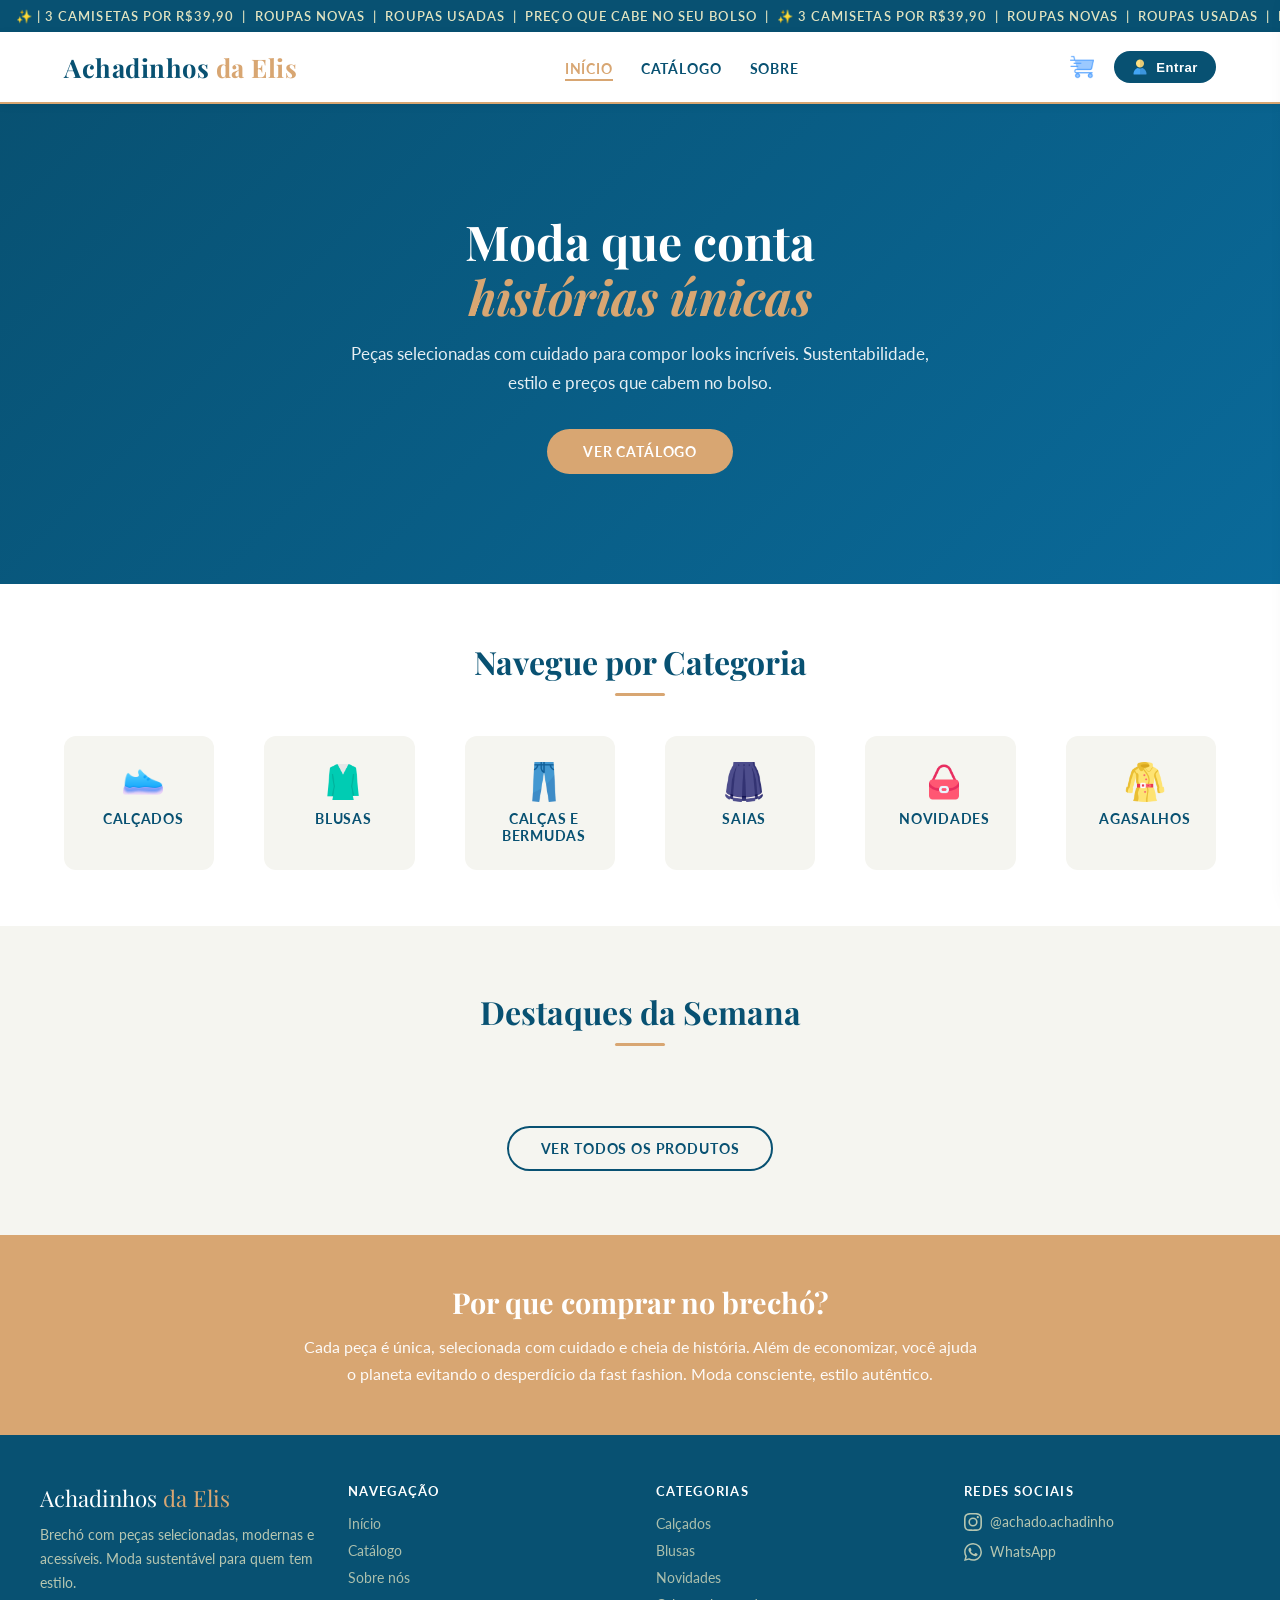
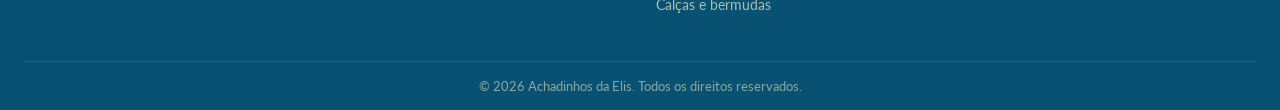
==== commit 38958154: "alteração(2)" ====
--- a/index.html
+++ b/index.html
@@ -32,11 +32,11 @@
       </ul>
       <div class="nav-actions">
     <button class="btn-carrinho" id="btn-carrinho" aria-label="Carrinho">
-        <img src="icons/shopping-cart (1).png" alt="Carrinho">
+        <img src="icons/carrinho-de-compras.png" alt="Carrinho">
         <span class="carrinho-badge" id="carrito-badge">0</span>
     </button>
     <button class="btn-login-nav" id="btn-login-nav">
-        <img src="icons/user.png" alt="Usuário">
+        <img src="icons/avatar.png" alt="Usuário">
         <span>Entrar</span>
     </button>
     <div id="user-profile-wrapper" style="display: none; position: relative;">
--- a/css/style.css
+++ b/css/style.css
@@ -1294,4 +1294,11 @@
   object-fit: contain;
   display: inline-block;
   vertical-align: middle;
-}+}
+
+.produto-tamanho {
+  display: flex;
+  align-items: center;
+  gap: 4px; /* Espaço entre o ícone da régua e o número do tamanho */
+}
+
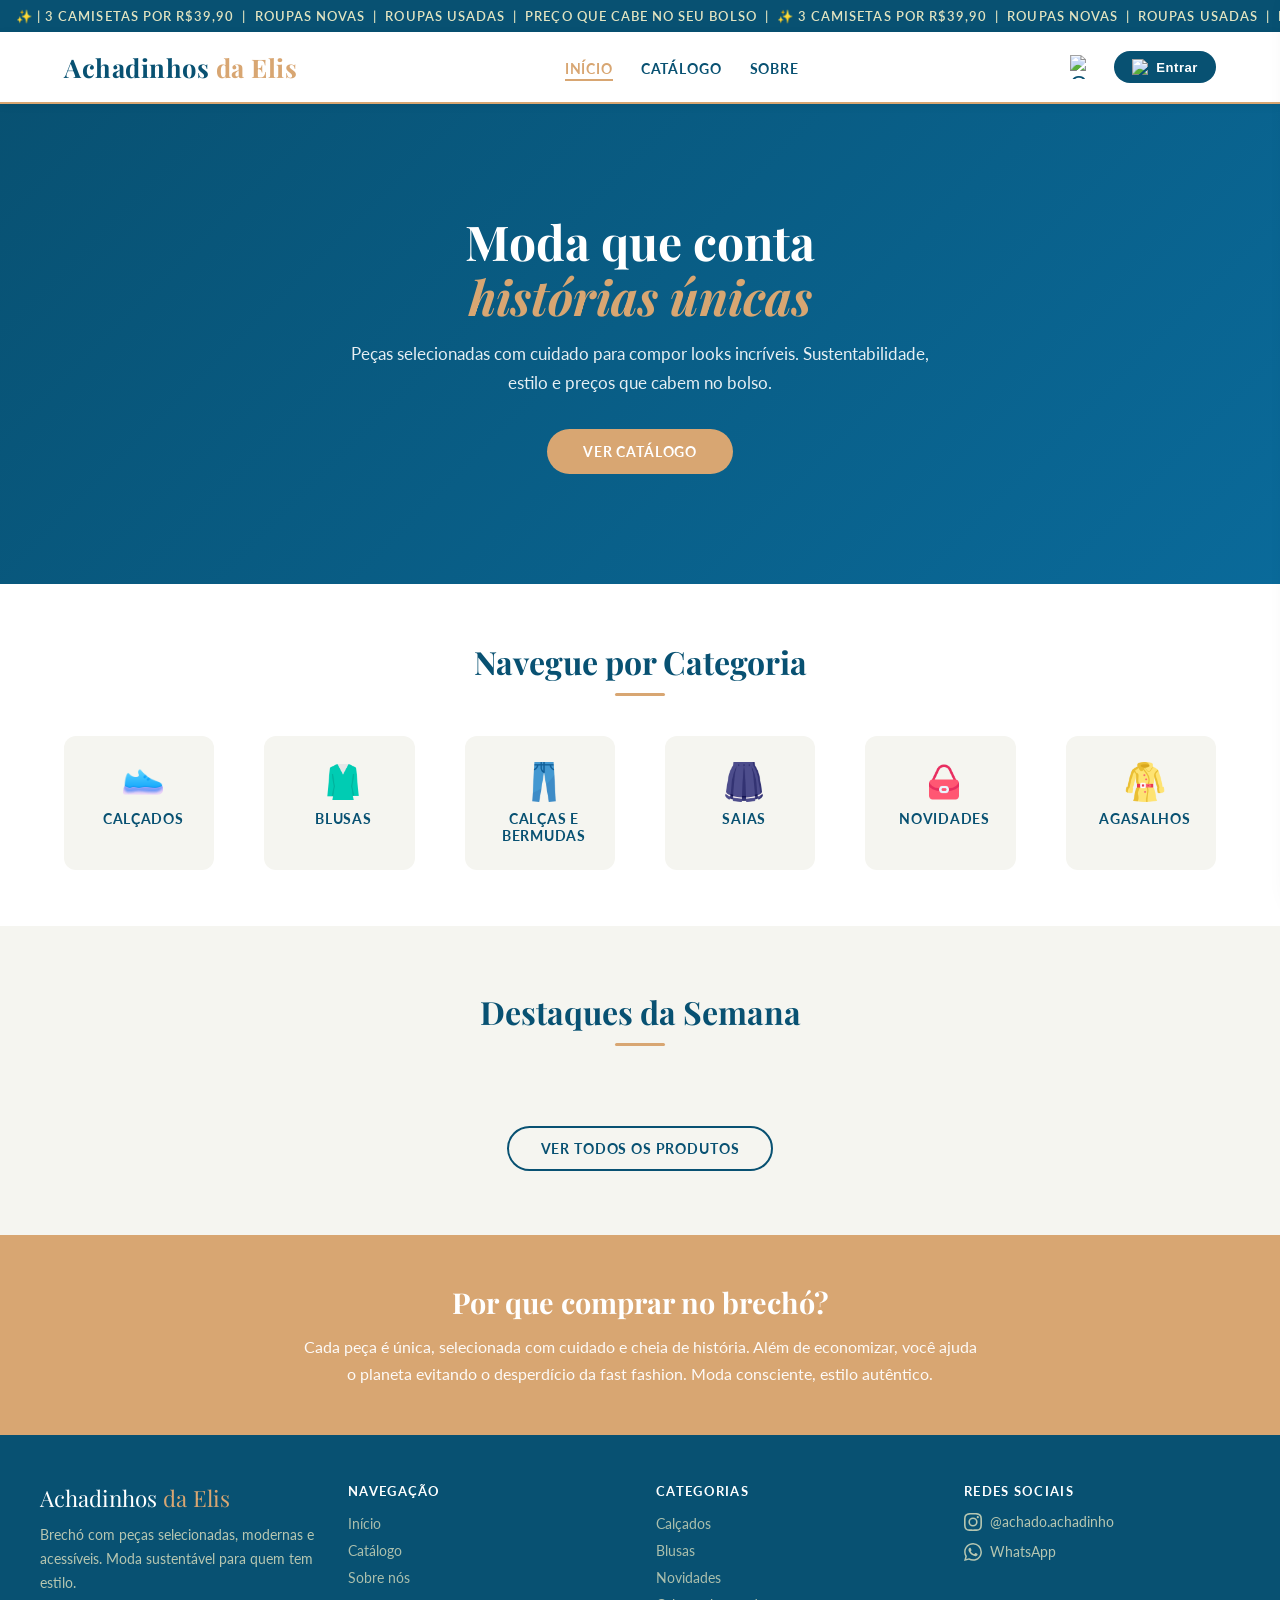
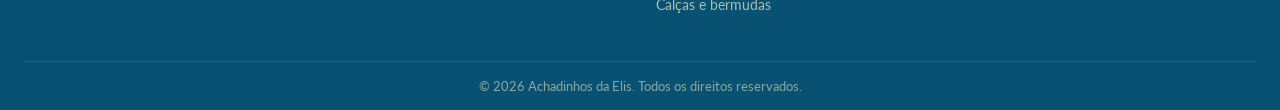
==== commit 8d711898: "dados-pessoais" ====
--- a/index.html
+++ b/index.html
@@ -32,21 +32,21 @@
       </ul>
       <div class="nav-actions">
     <button class="btn-carrinho" id="btn-carrinho" aria-label="Carrinho">
-        <img src="icons/carrinho-de-compras.png" alt="Carrinho">
+        <img src="icons/shopping-cart (1).png" alt="Carrinho">
         <span class="carrinho-badge" id="carrito-badge">0</span>
     </button>
     <button class="btn-login-nav" id="btn-login-nav">
-        <img src="icons/avatar.png" alt="Usuário">
+        <img src="icons/user.png" alt="Usuário">
         <span>Entrar</span>
     </button>
     <div id="user-profile-wrapper" style="display: none; position: relative;">
-    <button class="user-avatar" id="user-avatar" title="Meu Perfil">
+    <a href="conta.html" class="user-avatar" id="user-avatar" title="Meu Perfil" style="display: inline-block;">
         <img src="icons/user-logged.png" alt="Avatar do Usuário">
-    </button>
-    <button class="btn-logout" id="btn-logout" title="Sair da conta">
+    </a>
+    <!-- <button class="btn-logout" id="btn-logout" title="Sair da conta">
         Sair
-    </button>
-</div>
+    </button> -->
+    </div>
     <button class="hamburger" aria-label="Menu">
         <span></span><span></span><span></span>
     </button>
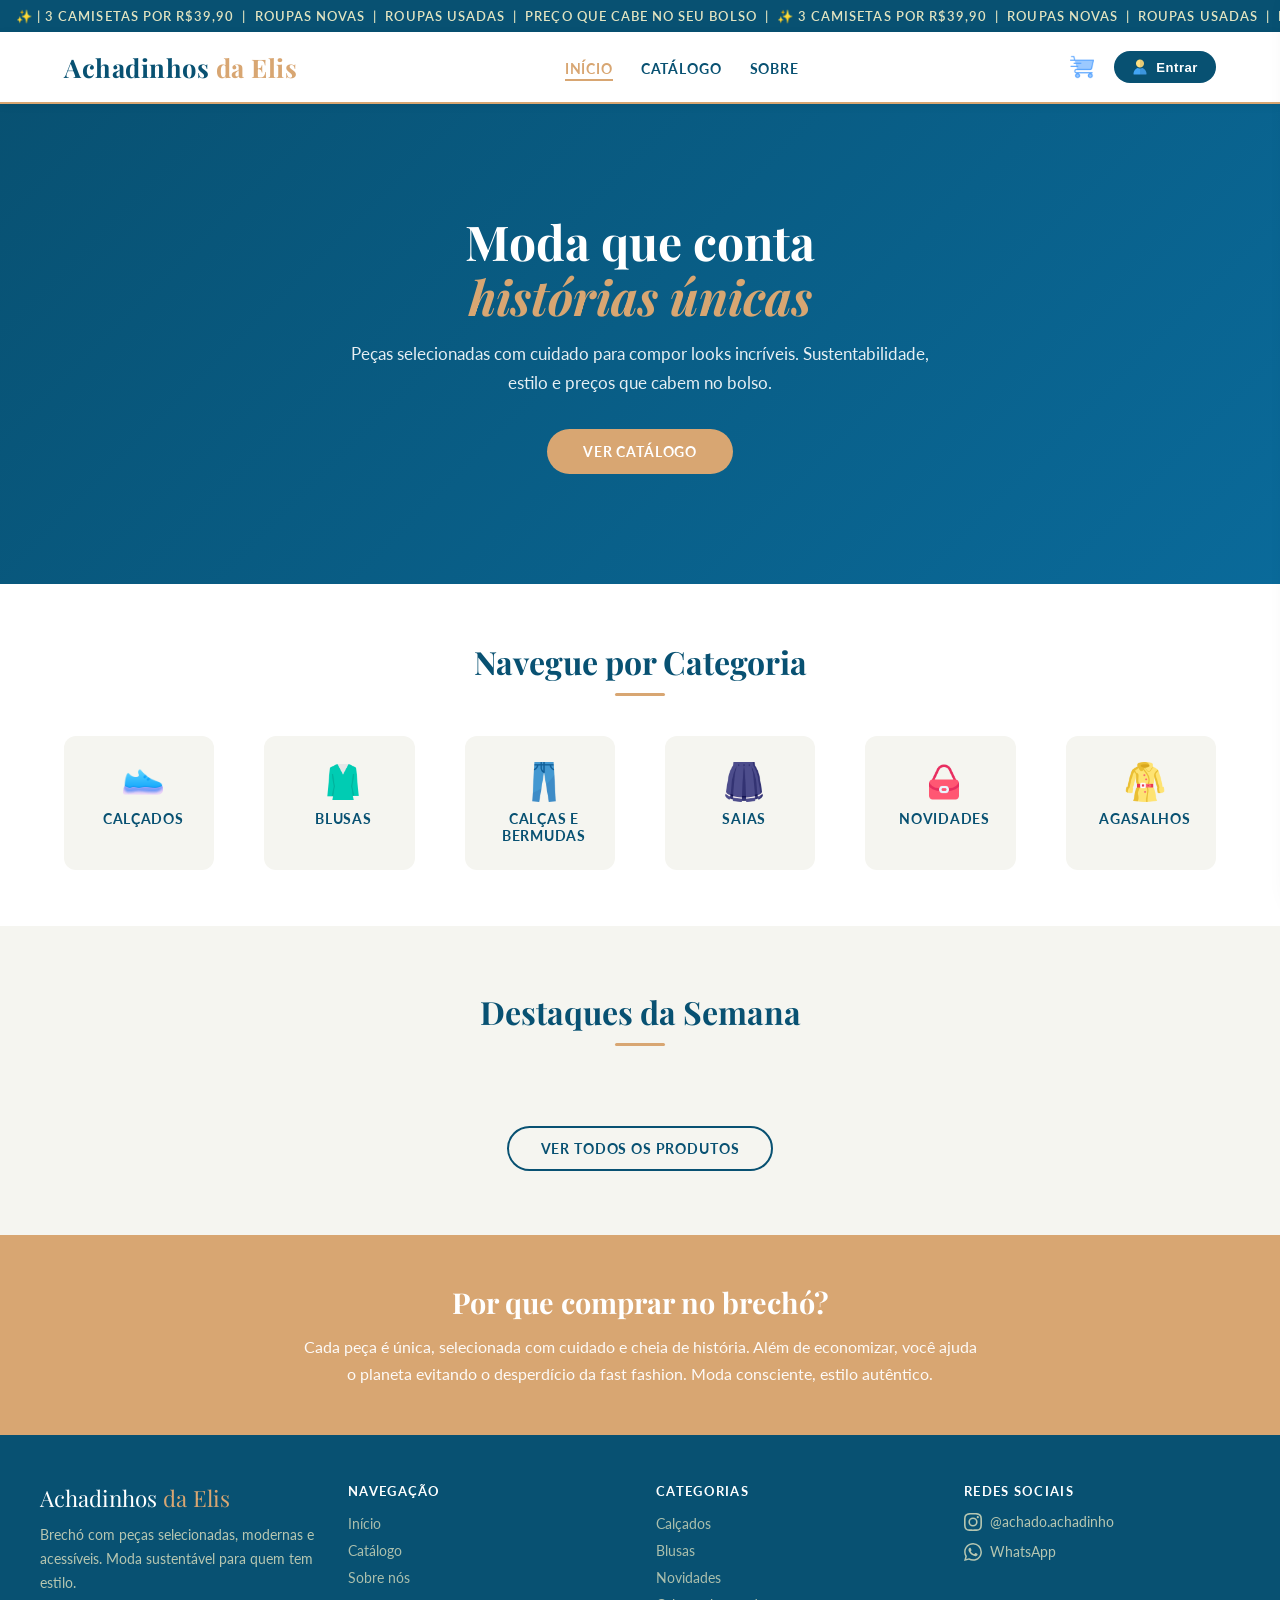
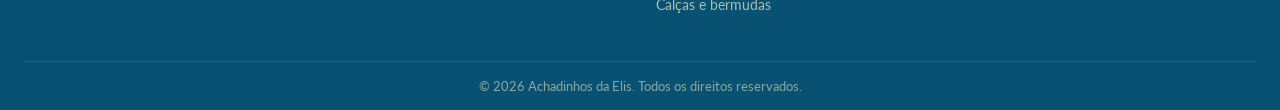
==== commit f2e9e31e: "Merge pull request #2 from joosoars/joaninha Joaninha" ====
--- a/index.html
+++ b/index.html
@@ -32,11 +32,11 @@
       </ul>
       <div class="nav-actions">
     <button class="btn-carrinho" id="btn-carrinho" aria-label="Carrinho">
-        <img src="icons/shopping-cart (1).png" alt="Carrinho">
+        <img src="icons/carrinho-de-compras.png" alt="Carrinho">
         <span class="carrinho-badge" id="carrito-badge">0</span>
     </button>
     <button class="btn-login-nav" id="btn-login-nav">
-        <img src="icons/user.png" alt="Usuário">
+        <img src="icons/avatar.png" alt="Usuário">
         <span>Entrar</span>
     </button>
     <div id="user-profile-wrapper" style="display: none; position: relative;">
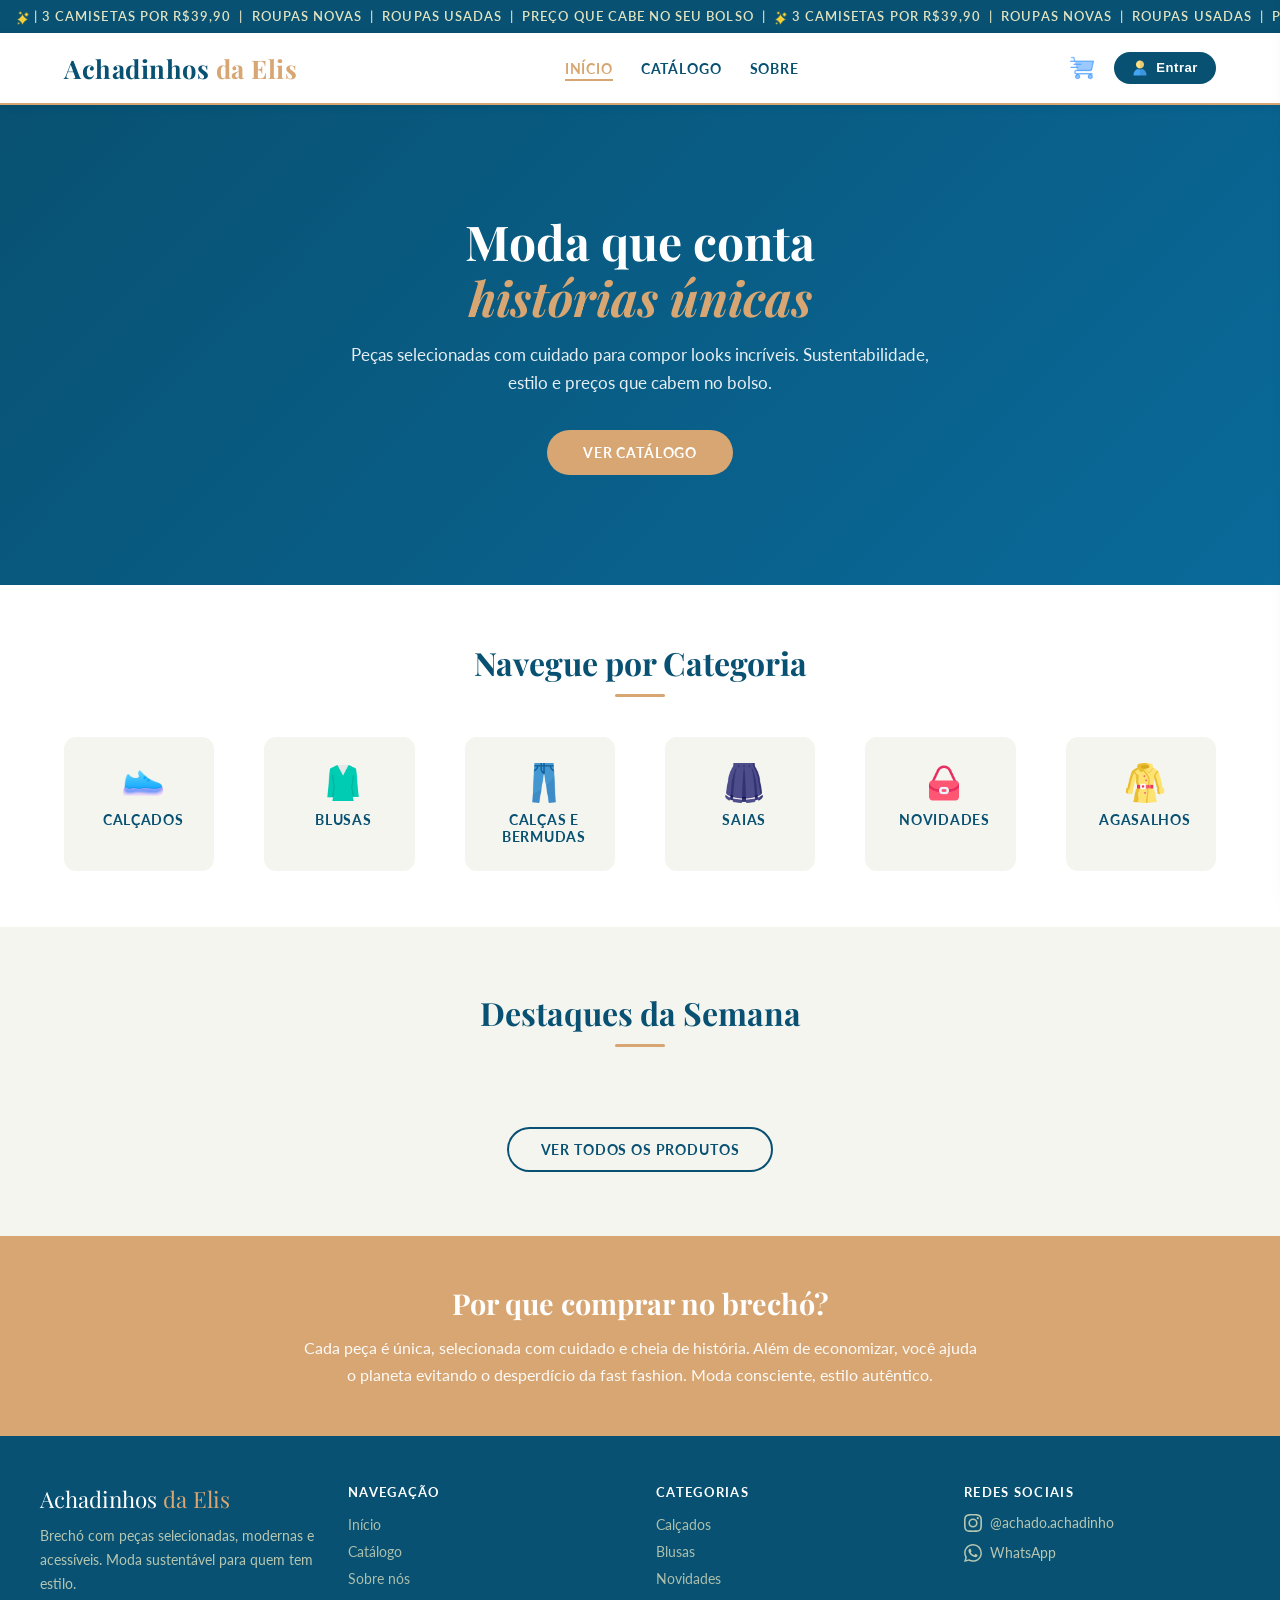
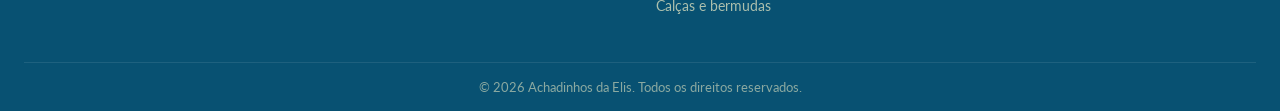
==== commit be0ec664: "ultimas alterações" ====
--- a/index.html
+++ b/index.html
@@ -16,10 +16,11 @@
 
   <!-- BANNER TOPO -->
   <div class="banner-anuncio">
-    <span class="banner-track">
-      ✨ |   3 CAMISETAS POR R$39,90 &nbsp;|&nbsp; ROUPAS NOVAS &nbsp;|&nbsp;  ROUPAS USADAS &nbsp;|&nbsp;  PREÇO QUE CABE NO SEU BOLSO &nbsp;|&nbsp; ✨ 3 CAMISETAS POR R$39,90 &nbsp;|&nbsp; ROUPAS NOVAS &nbsp;|&nbsp;  ROUPAS USADAS &nbsp;|&nbsp;  PREÇO QUE CABE NO SEU BOLSO &nbsp;|&nbsp;
-    </span>
-  </div>
+  <span class="banner-track">
+    <img src="icons/estrela.png" alt="Promoção" class="topo-anuncio-icone"> |   3 CAMISETAS POR R$39,90 &nbsp;|&nbsp; ROUPAS NOVAS &nbsp;|&nbsp; ROUPAS USADAS &nbsp;|&nbsp; PREÇO QUE CABE NO SEU BOLSO &nbsp;|&nbsp; 
+    <img src="icons/estrela.png" alt="Promoção" class="topo-anuncio-icone"> 3 CAMISETAS POR R$39,90 &nbsp;|&nbsp; ROUPAS NOVAS &nbsp;|&nbsp; ROUPAS USADAS &nbsp;|&nbsp; PREÇO QUE CABE NO SEU BOLSO &nbsp;|&nbsp;
+  </span>
+</div>
 
   <!-- HEADER -->
   <header>
--- a/css/style.css
+++ b/css/style.css
@@ -1302,3 +1302,43 @@
   gap: 4px; /* Espaço entre o ícone da régua e o número do tamanho */
 }
 
+/* Centraliza tudo dentro do carrinho vazio (ícone e texto) */
+.carrinho-vazio {
+  display: flex;
+  flex-direction: column;
+  align-items: center;
+  justify-content: center;
+  text-align: center;
+  width: 100%;
+  margin: 30px 0; /* Dá um espaço legal dentro do modal */
+}
+
+/* Garante que a caixinha do ícone também mude para o centro */
+.icone-sacola {
+  display: flex;
+  justify-content: center;
+  width: 100%;
+}
+
+/* Tamanho controlado para as sacolas de compras */
+.carrinho-vazio-icone {
+  width: 60px; 
+  height: 60px;
+  object-fit: contain;
+  margin-bottom: 15px; /* Empurra o texto um pouquinho para baixo */
+}
+
+/* Alinhamento dos novos ícones no letreiro que fica andando */
+.banner-track {
+  display: inline-flex;
+  align-items: center;
+  gap: 10px; /* Dá um espacinho extra bem legal entre o texto e o ícone */
+}
+
+.topo-anuncio-icone {
+  width: 14px; /* Tamanho perfeito para não quebrar a altura da barra */
+  height: 14px;
+  object-fit: contain;
+  display: inline-block;
+  vertical-align: middle;
+}
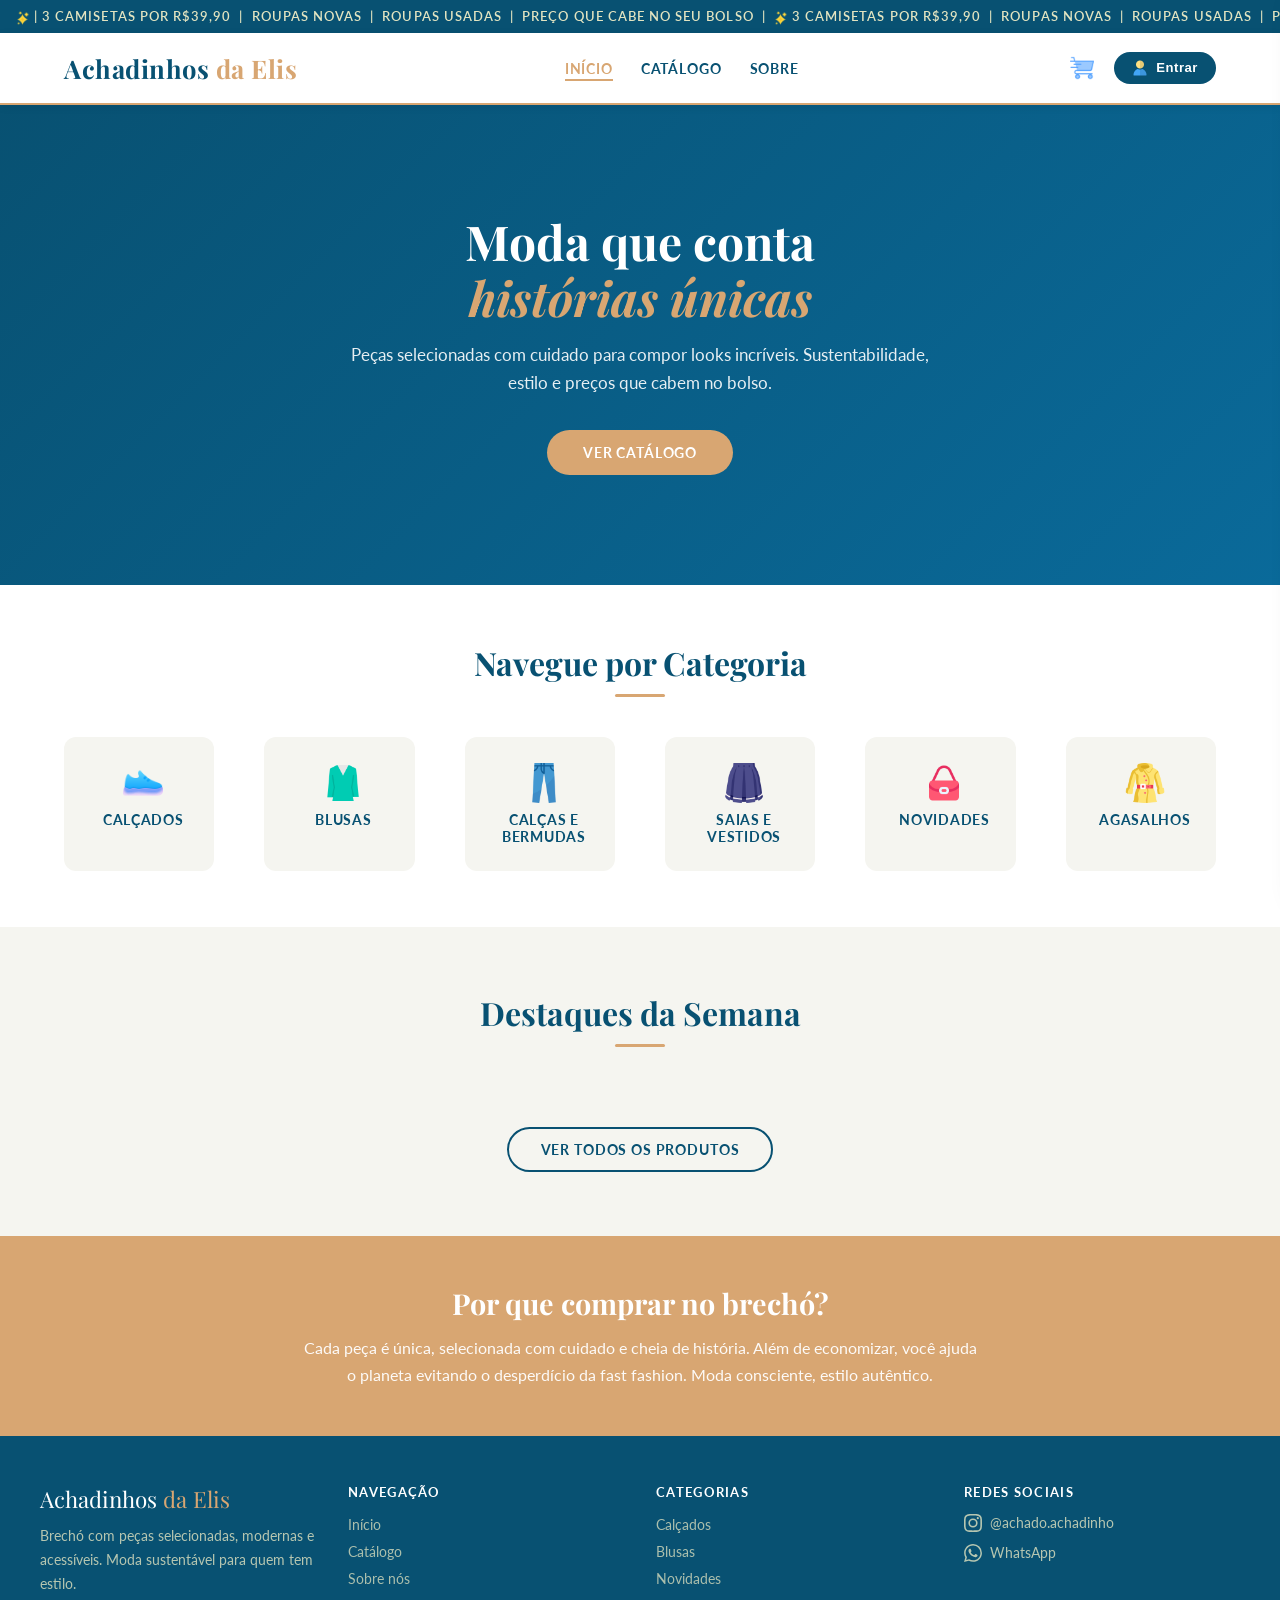
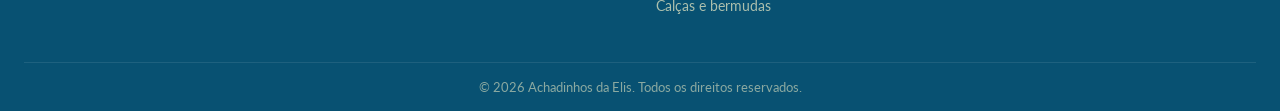
==== commit 1599dc6b: "mais-roupas" ====
--- a/index.html
+++ b/index.html
@@ -97,7 +97,7 @@
           <h3>Calças e bermudas</h3>
         </a>
         <a href="catalogo.html?cat=Saias" class="categoria-card"><div class="cat-icone"><img src="icons/saia.png" alt="Saias"></div>
-          <h3>Saias</h3>
+          <h3>Saias e vestidos</h3>
         </a>
         <a href="catalogo.html?cat=Novidades" class="categoria-card"><div class="cat-icone"><img src="icons/bolsa.png" alt="Novidades"></div>
           <h3>Novidades</h3>
